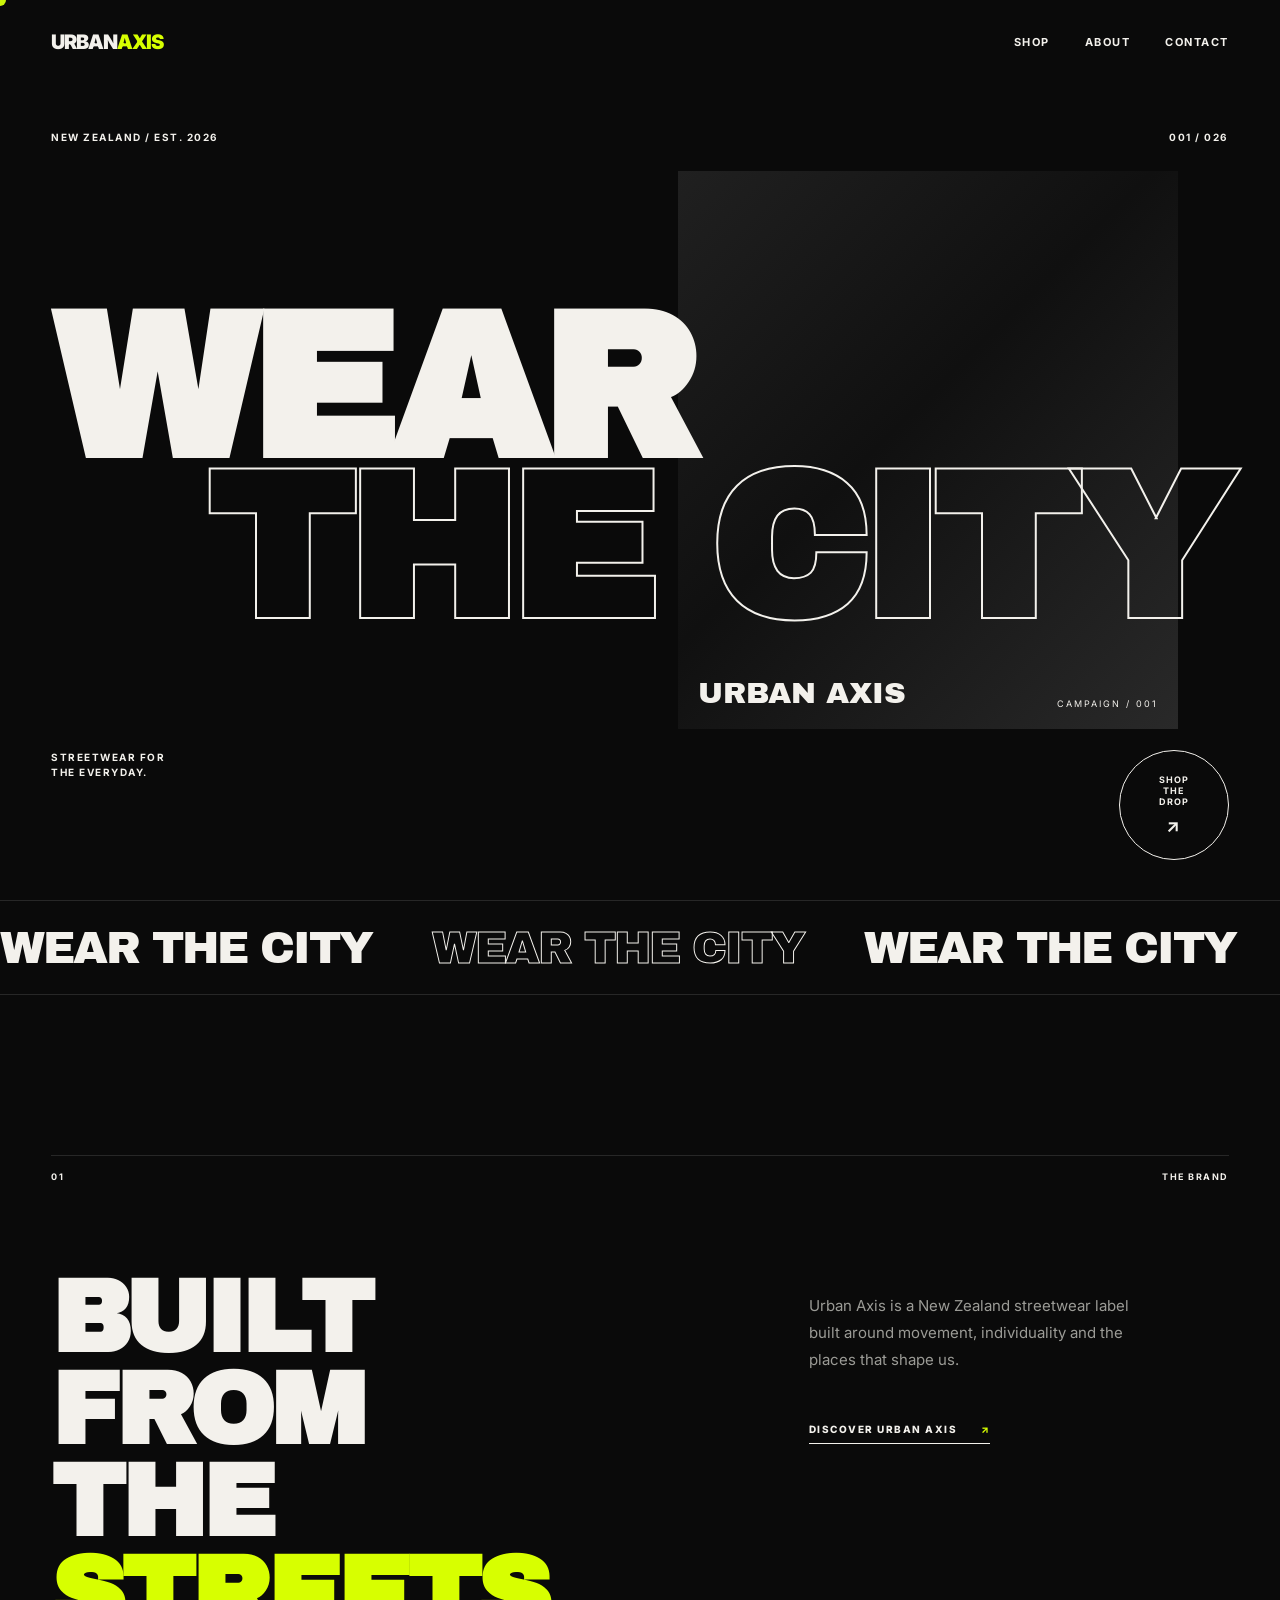
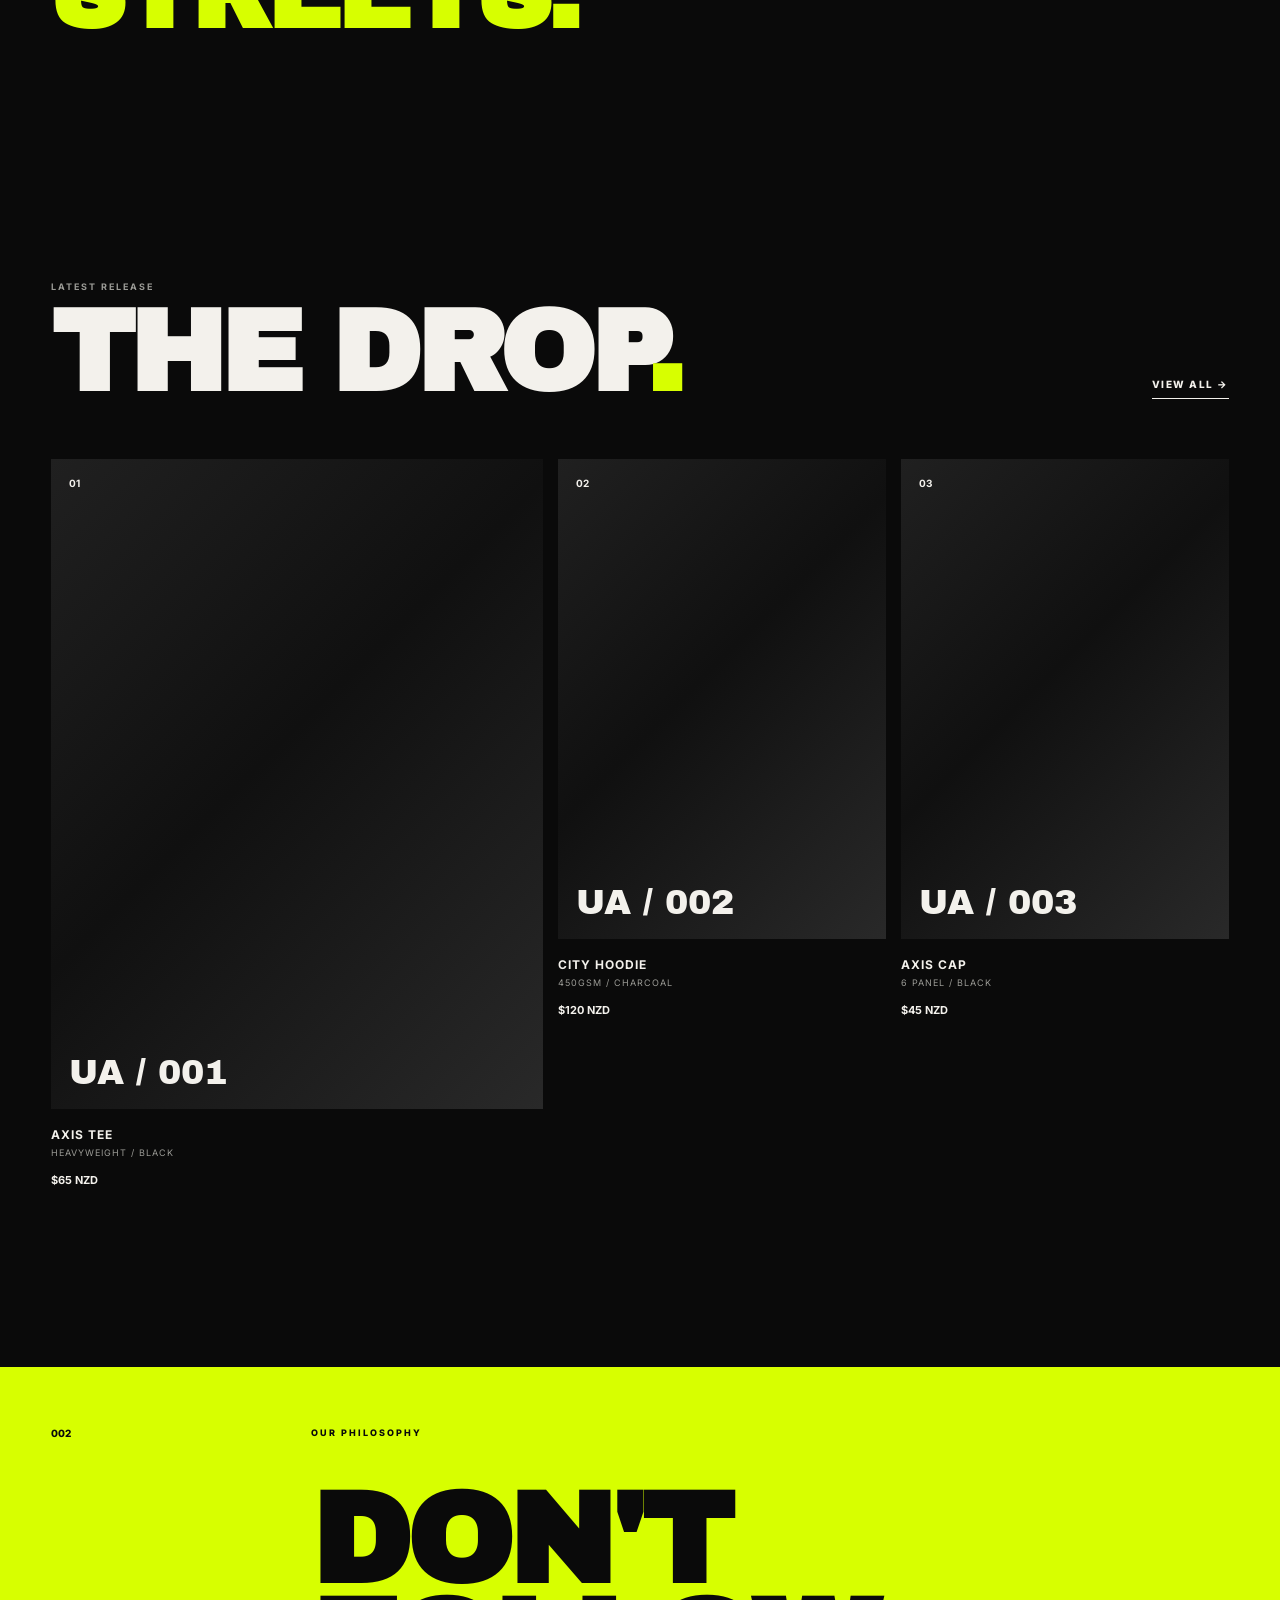
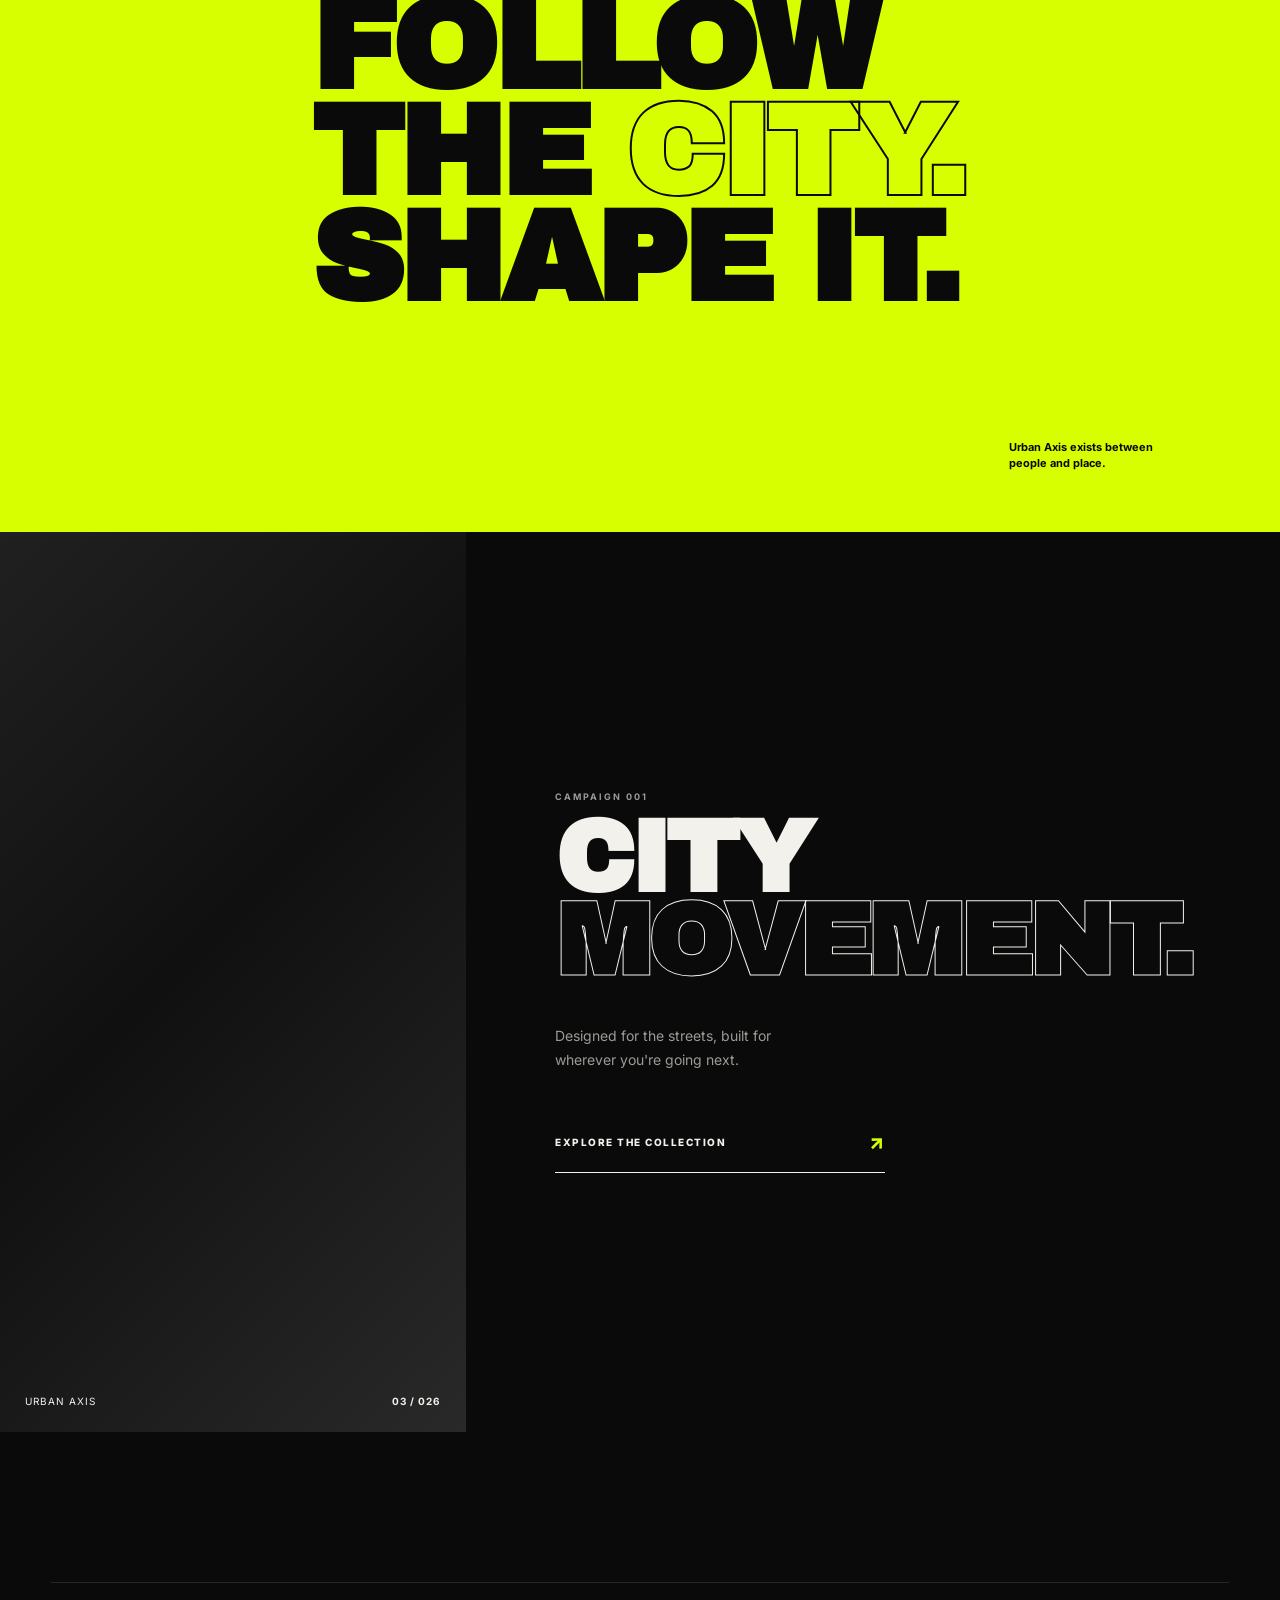
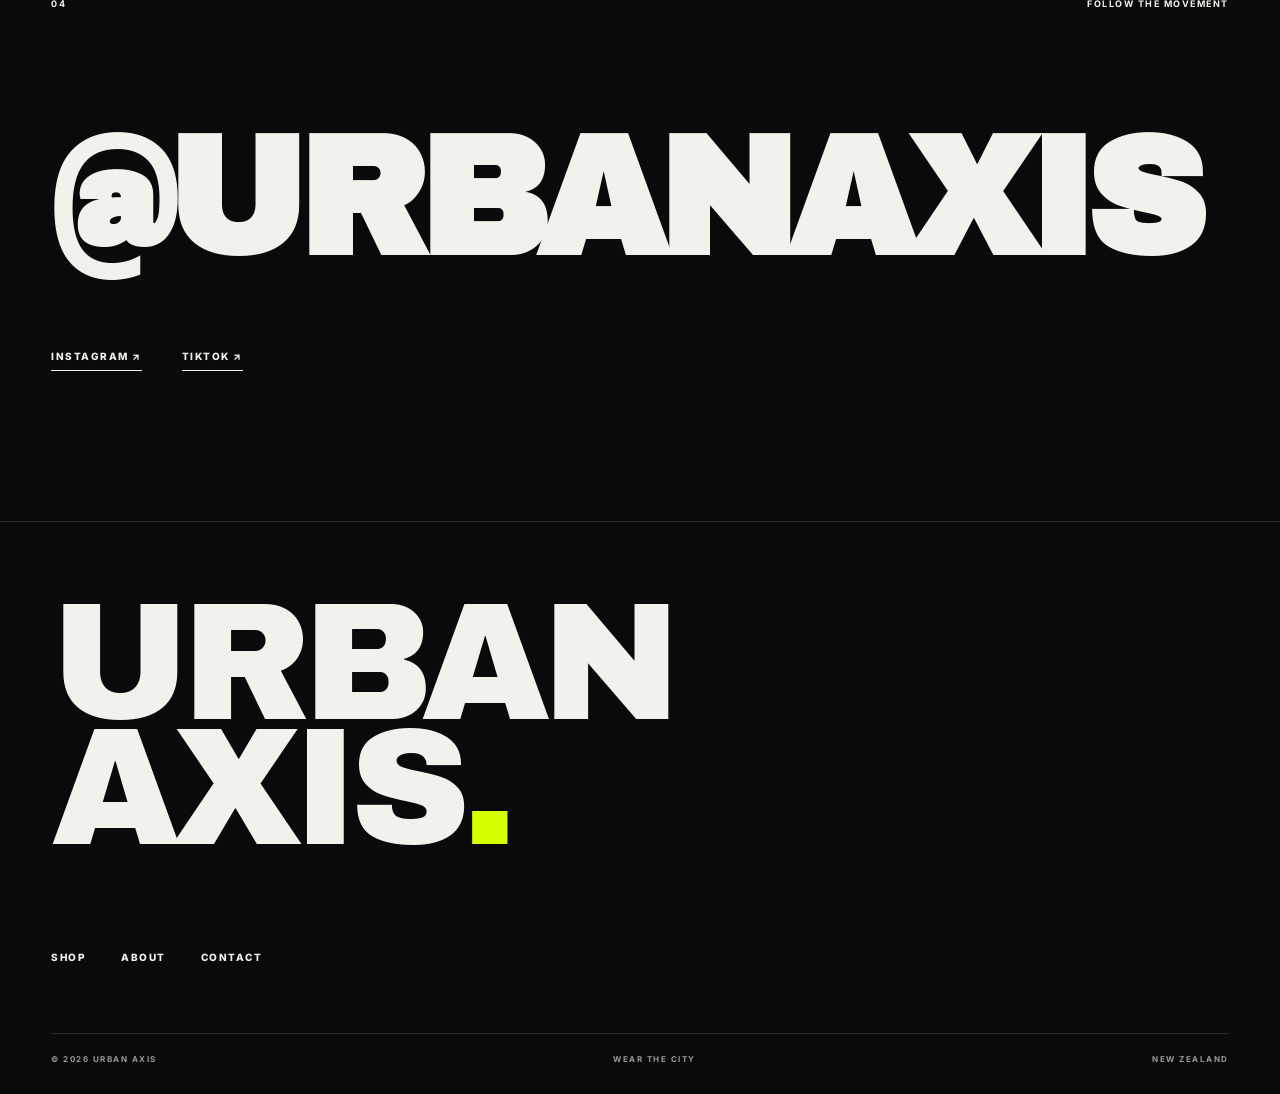
==== index.html @ d5017893 "first commit" ====
<!DOCTYPE html>
<html lang="en">
<head>
    <meta charset="UTF-8">
    <meta name="viewport" content="width=device-width, initial-scale=1.0">

    <title>Urban Axis — WEAR THE CITY</title>

    <link rel="preconnect" href="https://fonts.googleapis.com">
    <link rel="preconnect" href="https://fonts.gstatic.com" crossorigin>
    <link href="https://fonts.googleapis.com/css2?family=Archivo+Black&family=Inter:wght@400;500;600;700;800;900&display=swap" rel="stylesheet">

    <link rel="stylesheet" href="style.css">
</head>

<body>

    <!-- CURSOR -->
    <div class="cursor"></div>

    <!-- NAVIGATION -->
    <header class="nav">
        <a href="index.html" class="logo">
            URBAN<span>AXIS</span>
        </a>

        <nav>
            <a href="shop.html">SHOP</a>
            <a href="about.html">ABOUT</a>
            <a href="contact.html">CONTACT</a>
        </nav>

        <button class="menu">
            <span></span>
            <span></span>
        </button>
    </header>


    <!-- HERO -->
    <main>

        <section class="hero">

            <div class="hero-top">
                <p>NEW ZEALAND / EST. 2026</p>

                <p class="hero-number">001 / 026</p>
            </div>

            <div class="hero-title">
                <h1>WEAR</h1>
                <h1 class="outline">THE CITY</h1>
            </div>

            <div class="hero-bottom">

                <p>
                    STREETWEAR FOR<br>
                    THE EVERYDAY.
                </p>

                <a href="shop.html" class="circle-link">
                    <span>SHOP<br>THE<br>DROP</span>
                    <strong>↗</strong>
                </a>

            </div>

            <div class="hero-image">
                <div class="image-placeholder">
                    <span>URBAN AXIS</span>
                    <small>CAMPAIGN / 001</small>
                </div>
            </div>

        </section>


        <!-- MOVING TEXT -->
        <section class="marquee">
            <div class="marquee-track">
                <span>WEAR THE CITY</span>
                <span>WEAR THE CITY</span>
                <span>WEAR THE CITY</span>
                <span>WEAR THE CITY</span>
            </div>
        </section>


        <!-- INTRO -->
        <section class="intro">

            <div class="section-label">
                <span>01</span>
                <span>THE BRAND</span>
            </div>

            <div class="intro-content">

                <h2>
                    BUILT FROM<br>
                    THE <em>STREETS.</em>
                </h2>

                <div class="intro-copy">
                    <p>
                        Urban Axis is a New Zealand streetwear label
                        built around movement, individuality and the
                        places that shape us.
                    </p>

                    <a href="about.html" class="text-link">
                        DISCOVER URBAN AXIS <span>↗</span>
                    </a>
                </div>

            </div>

        </section>


        <!-- FEATURED DROP -->
        <section class="drop">

            <div class="drop-heading">

                <div>
                    <span class="eyebrow">LATEST RELEASE</span>
                    <h2>THE DROP<span>.</span></h2>
                </div>

                <a href="shop.html" class="view-all">
                    VIEW ALL →
                </a>

            </div>


            <div class="products">

                <article class="product product-large">

                    <div class="product-image">
                        <span>01</span>
                        <div>UA / 001</div>
                    </div>

                    <div class="product-info">
                        <h3>AXIS TEE</h3>
                        <p>HEAVYWEIGHT / BLACK</p>
                        <strong>$65 NZD</strong>
                    </div>

                </article>


                <article class="product">

                    <div class="product-image">
                        <span>02</span>
                        <div>UA / 002</div>
                    </div>

                    <div class="product-info">
                        <h3>CITY HOODIE</h3>
                        <p>450GSM / CHARCOAL</p>
                        <strong>$120 NZD</strong>
                    </div>

                </article>


                <article class="product">

                    <div class="product-image">
                        <span>03</span>
                        <div>UA / 003</div>
                    </div>

                    <div class="product-info">
                        <h3>AXIS CAP</h3>
                        <p>6 PANEL / BLACK</p>
                        <strong>$45 NZD</strong>
                    </div>

                </article>

            </div>

        </section>


        <!-- MANIFESTO -->
        <section class="manifesto">

            <div class="manifesto-number">002</div>

            <div class="manifesto-text">
                <p>OUR PHILOSOPHY</p>

                <h2>
                    DON'T FOLLOW<br>
                    THE <span>CITY.</span><br>
                    SHAPE IT.
                </h2>
            </div>

            <div class="manifesto-side">
                <p>
                    Urban Axis exists between
                    people and place.
                </p>
            </div>

        </section>


        <!-- CAMPAIGN -->
        <section class="campaign">

            <div class="campaign-image">
                <div>
                    <span>URBAN AXIS</span>
                    <strong>03 / 026</strong>
                </div>
            </div>

            <div class="campaign-content">

                <span class="eyebrow">CAMPAIGN 001</span>

                <h2>
                    CITY<br>
                    <span>MOVEMENT.</span>
                </h2>

                <p>
                    Designed for the streets,
                    built for wherever you're going next.
                </p>

                <a href="shop.html" class="button">
                    EXPLORE THE COLLECTION
                    <span>↗</span>
                </a>

            </div>

        </section>


        <!-- SOCIAL -->
        <section class="social">

            <div class="section-label">
                <span>04</span>
                <span>FOLLOW THE MOVEMENT</span>
            </div>

            <h2>
                @URBANAXIS
            </h2>

            <div class="social-links">
                <a href="#" target="_blank">INSTAGRAM ↗</a>
                <a href="#" target="_blank">TIKTOK ↗</a>
            </div>

        </section>

    </main>


    <!-- FOOTER -->
    <footer>

        <div class="footer-logo">
            URBAN<br>
            AXIS<span>.</span>
        </div>

        <div class="footer-links">
            <a href="shop.html">SHOP</a>
            <a href="about.html">ABOUT</a>
            <a href="contact.html">CONTACT</a>
        </div>

        <div class="footer-bottom">
            <span>© 2026 URBAN AXIS</span>
            <span>WEAR THE CITY</span>
            <span>NEW ZEALAND</span>
        </div>

    </footer>


    <script src="script.js"></script>

</body>
</html>
---- style.css ----
/* =========================================================
   URBAN AXIS
   GLOBAL
========================================================= */

:root {
    --black: #0a0a0a;
    --white: #f3f1ec;
    --grey: #9b9b96;
    --line: #272727;
    --accent: #d7ff00;

    --display: "Archivo Black", sans-serif;
    --body: "Inter", sans-serif;
}

* {
    margin: 0;
    padding: 0;
    box-sizing: border-box;
}

html {
    scroll-behavior: smooth;
}

body {
    background: var(--black);
    color: var(--white);
    font-family: var(--body);
    overflow-x: hidden;
}

a {
    color: inherit;
    text-decoration: none;
}

button {
    font-family: inherit;
}


/* =========================================================
   CURSOR
========================================================= */

.cursor {
    position: fixed;
    width: 12px;
    height: 12px;
    border-radius: 50%;
    background: var(--accent);
    pointer-events: none;
    z-index: 9999;
    transform: translate(-50%, -50%);
    mix-blend-mode: difference;
}


/* =========================================================
   NAV
========================================================= */

.nav {
    position: absolute;
    top: 0;
    left: 0;

    width: 100%;
    padding: 30px 4vw;

    display: flex;
    align-items: center;
    justify-content: space-between;

    z-index: 20;
}

.logo {
    font-size: 20px;
    font-weight: 900;
    letter-spacing: -1px;
}

.logo span {
    color: var(--accent);
}

.nav nav {
    display: flex;
    gap: 35px;
}

.nav nav a {
    font-size: 11px;
    font-weight: 700;
    letter-spacing: 1.5px;

    transition: color .3s ease;
}

.nav nav a:hover {
    color: var(--accent);
}

.menu {
    display: none;
}


/* =========================================================
   HERO
========================================================= */

.hero {
    min-height: 100vh;
    position: relative;
    padding: 130px 4vw 40px;

    display: flex;
    flex-direction: column;
    justify-content: space-between;
}

.hero-top,
.hero-bottom {
    display: flex;
    justify-content: space-between;
    align-items: flex-start;

    position: relative;
    z-index: 4;
}

.hero-top p,
.hero-bottom p {
    font-size: 10px;
    font-weight: 700;
    letter-spacing: 1.5px;
    line-height: 1.5;
}

.hero-title {
    position: relative;
    z-index: 4;

    margin-top: 5vh;
}

.hero-title h1 {
    font-family: var(--display);
    font-size: clamp(80px, 16vw, 250px);
    line-height: .78;
    letter-spacing: -8px;
}

.hero-title .outline {
    color: transparent;
    -webkit-text-stroke: 2px var(--white);

    margin-left: 12vw;
}

.hero-image {
    position: absolute;

    width: 39vw;
    height: 62vh;

    right: 8vw;
    top: 19vh;

    overflow: hidden;
}

.image-placeholder,
.product-image,
.campaign-image {
    background:
        linear-gradient(
            135deg,
            #202020 0%,
            #101010 45%,
            #292929 100%
        );

    position: relative;
}

.image-placeholder {
    width: 100%;
    height: 100%;

    display: flex;
    align-items: flex-end;
    justify-content: space-between;

    padding: 20px;

    transition: transform .8s cubic-bezier(.2,.8,.2,1);
}

.hero-image:hover .image-placeholder {
    transform: scale(1.04);
}

.image-placeholder span {
    font-family: var(--display);
    font-size: 30px;
}

.image-placeholder small {
    font-size: 9px;
    letter-spacing: 2px;
}

.circle-link {
    width: 110px;
    height: 110px;

    border: 1px solid var(--white);
    border-radius: 50%;

    display: flex;
    flex-direction: column;
    justify-content: center;
    align-items: center;

    font-size: 9px;
    font-weight: 700;
    letter-spacing: 1px;
    text-align: center;

    transition:
        background .3s ease,
        color .3s ease,
        transform .3s ease;
}

.circle-link strong {
    margin-top: 8px;
    font-size: 18px;
}

.circle-link:hover {
    background: var(--accent);
    color: var(--black);
    transform: rotate(8deg);
}


/* =========================================================
   MARQUEE
========================================================= */

.marquee {
    border-top: 1px solid var(--line);
    border-bottom: 1px solid var(--line);

    overflow: hidden;
    padding: 22px 0;
}

.marquee-track {
    display: flex;
    width: max-content;

    animation: marquee 18s linear infinite;
}

.marquee span {
    font-family: var(--display);
    font-size: 45px;
    letter-spacing: -2px;

    margin-right: 60px;
}

.marquee span:nth-child(even) {
    color: transparent;
    -webkit-text-stroke: 1px var(--white);
}

@keyframes marquee {

    from {
        transform: translateX(0);
    }

    to {
        transform: translateX(-50%);
    }

}


/* =========================================================
   INTRO
========================================================= */

.intro {
    padding: 160px 4vw;
}

.section-label {
    display: flex;
    justify-content: space-between;

    border-top: 1px solid var(--line);

    padding-top: 15px;

    font-size: 9px;
    font-weight: 700;
    letter-spacing: 1.5px;
}

.intro-content {
    margin-top: 90px;

    display: grid;
    grid-template-columns: 1.5fr 1fr;
    gap: 10vw;
}

.intro h2 {
    font-family: var(--display);
    font-size: clamp(55px, 8vw, 125px);
    line-height: .9;
    letter-spacing: -4px;
}

.intro h2 em {
    font-style: normal;
    color: var(--accent);
}

.intro-copy {
    padding-top: 20px;
    max-width: 350px;
}

.intro-copy p {
    color: var(--grey);
    font-size: 15px;
    line-height: 1.8;
}

.text-link {
    display: inline-block;
    margin-top: 50px;

    font-size: 10px;
    font-weight: 800;
    letter-spacing: 1.5px;

    border-bottom: 1px solid var(--white);
    padding-bottom: 8px;
}

.text-link span {
    margin-left: 20px;
    color: var(--accent);
}


/* =========================================================
   DROP
========================================================= */

.drop {
    padding: 80px 4vw 180px;
}

.drop-heading {
    display: flex;
    justify-content: space-between;
    align-items: flex-end;

    margin-bottom: 60px;
}

.eyebrow {
    display: block;

    font-size: 9px;
    font-weight: 700;
    letter-spacing: 2px;

    color: var(--grey);

    margin-bottom: 15px;
}

.drop-heading h2 {
    font-family: var(--display);
    font-size: clamp(60px, 9vw, 140px);
    line-height: .8;
    letter-spacing: -5px;
}

.drop-heading h2 span {
    color: var(--accent);
}

.view-all {
    font-size: 10px;
    font-weight: 800;
    letter-spacing: 1.5px;

    border-bottom: 1px solid var(--white);
    padding-bottom: 8px;
}

.products {
    display: grid;
    grid-template-columns: 1.5fr 1fr 1fr;
    gap: 15px;
}

.product-image {
    height: 480px;
    overflow: hidden;

    display: flex;
    flex-direction: column;
    justify-content: space-between;

    padding: 18px;

    transition: transform .5s ease;
}

.product-large .product-image {
    height: 650px;
}

.product:hover .product-image {
    transform: scale(.985);
}

.product-image span {
    font-size: 10px;
    font-weight: 700;
}

.product-image div {
    font-family: var(--display);
    font-size: 35px;
}

.product-info {
    padding-top: 18px;
}

.product-info h3 {
    font-size: 12px;
    letter-spacing: 1px;
}

.product-info p {
    margin-top: 5px;

    font-size: 9px;
    color: var(--grey);
    letter-spacing: 1px;
}

.product-info strong {
    display: block;
    margin-top: 15px;

    font-size: 11px;
}


/* =========================================================
   MANIFESTO
========================================================= */

.manifesto {
    min-height: 85vh;

    background: var(--accent);
    color: var(--black);

    padding: 60px 4vw;

    display: grid;
    grid-template-columns: 1fr 3fr 1fr;
    gap: 40px;
}

.manifesto-number {
    font-size: 10px;
    font-weight: 800;
}

.manifesto-text p {
    font-size: 9px;
    font-weight: 800;
    letter-spacing: 2px;

    margin-bottom: 50px;
}

.manifesto-text h2 {
    font-family: var(--display);
    font-size: clamp(65px, 10vw, 160px);
    line-height: .83;
    letter-spacing: -5px;
}

.manifesto-text h2 span {
    color: transparent;
    -webkit-text-stroke: 2px var(--black);
}

.manifesto-side {
    display: flex;
    align-items: flex-end;
}

.manifesto-side p {
    max-width: 150px;

    font-size: 11px;
    line-height: 1.5;
    font-weight: 700;
}


/* =========================================================
   CAMPAIGN
========================================================= */

.campaign {
    min-height: 100vh;

    display: grid;
    grid-template-columns: 1.2fr 1fr;
}

.campaign-image {
    min-height: 800px;

    display: flex;
    align-items: flex-end;

    padding: 25px;
}

.campaign-image > div {
    width: 100%;

    display: flex;
    justify-content: space-between;
}

.campaign-image span,
.campaign-image strong {
    font-size: 10px;
    letter-spacing: 1px;
}

.campaign-content {
    padding: 12vw 7vw;

    display: flex;
    flex-direction: column;
    justify-content: center;
}

.campaign-content h2 {
    font-family: var(--display);
    font-size: clamp(60px, 8vw, 130px);
    line-height: .82;
    letter-spacing: -5px;
}

.campaign-content h2 span {
    color: transparent;
    -webkit-text-stroke: 1px var(--white);
}

.campaign-content p {
    max-width: 280px;

    color: var(--grey);

    font-size: 14px;
    line-height: 1.7;

    margin: 40px 0;
}

.button {
    display: flex;
    justify-content: space-between;
    align-items: center;

    max-width: 330px;

    padding: 18px 0;

    border-bottom: 1px solid var(--white);

    font-size: 10px;
    font-weight: 800;
    letter-spacing: 1.5px;

    transition: color .3s ease;
}

.button span {
    color: var(--accent);
    font-size: 20px;
}

.button:hover {
    color: var(--accent);
}


/* =========================================================
   SOCIAL
========================================================= */

.social {
    padding: 150px 4vw;
}

.social h2 {
    font-family: var(--display);
    font-size: clamp(70px, 13vw, 200px);
    letter-spacing: -8px;

    margin: 100px 0 60px;
}

.social-links {
    display: flex;
    gap: 40px;
}

.social-links a {
    font-size: 10px;
    font-weight: 800;
    letter-spacing: 1.5px;

    border-bottom: 1px solid var(--white);
    padding-bottom: 8px;
}


/* =========================================================
   FOOTER
========================================================= */

footer {
    border-top: 1px solid var(--line);

    padding: 80px 4vw 30px;
}

.footer-logo {
    font-family: var(--display);
    font-size: clamp(70px, 13vw, 200px);
    line-height: .75;
    letter-spacing: -8px;
}

.footer-logo span {
    color: var(--accent);
}

.footer-links {
    display: flex;
    gap: 35px;

    margin-top: 100px;
}

.footer-links a {
    font-size: 10px;
    font-weight: 800;
    letter-spacing: 1.5px;
}

.footer-bottom {
    border-top: 1px solid var(--line);

    margin-top: 70px;
    padding-top: 20px;

    display: flex;
    justify-content: space-between;

    color: var(--grey);

    font-size: 8px;
    font-weight: 700;
    letter-spacing: 1.5px;
}


/* =========================================================
   RESPONSIVE
========================================================= */

@media (max-width: 800px) {

    .nav {
        padding: 22px 5vw;
    }

    .nav nav {
        display: none;
    }

    .menu {
        display: flex;

        width: 35px;
        height: 30px;

        border: 0;
        background: transparent;

        flex-direction: column;
        justify-content: center;
        gap: 7px;
    }

    .menu span {
        display: block;

        width: 100%;
        height: 1px;

        background: var(--white);
    }

    .hero {
        min-height: 900px;
        padding: 110px 5vw 30px;
    }

    .hero-title h1 {
        font-size: 22vw;
        letter-spacing: -4px;
    }

    .hero-title .outline {
        margin-left: 0;
    }

    .hero-image {
        width: 70vw;
        height: 48vh;

        right: 5vw;
        top: 38vh;
    }

    .hero-bottom {
        align-items: flex-end;
    }

    .circle-link {
        width: 85px;
        height: 85px;
    }

    .marquee span {
        font-size: 30px;
    }

    .intro {
        padding: 100px 5vw;
    }

    .intro-content {
        grid-template-columns: 1fr;
        gap: 50px;
        margin-top: 60px;
    }

    .intro h2 {
        font-size: 16vw;
    }

    .drop {
        padding: 60px 5vw 100px;
    }

    .drop-heading {
        align-items: flex-start;
        flex-direction: column;
        gap: 30px;
    }

    .drop-heading h2 {
        font-size: 17vw;
    }

    .products {
        grid-template-columns: 1fr;
    }

    .product-image,
    .product-large .product-image {
        height: 110vw;
    }

    .manifesto {
        min-height: 700px;

        grid-template-columns: 1fr;
        padding: 40px 5vw;
    }

    .manifesto-text h2 {
        font-size: 17vw;
    }

    .manifesto-side {
        display: none;
    }

    .campaign {
        grid-template-columns: 1fr;
    }

    .campaign-image {
        min-height: 600px;
    }

    .campaign-content {
        padding: 100px 5vw;
    }

    .campaign-content h2 {
        font-size: 17vw;
    }

    .social {
        padding: 100px 5vw;
    }

    .social h2 {
        font-size: 18vw;
        letter-spacing: -4px;
        margin: 70px 0 40px;
    }

    .social-links {
        flex-direction: column;
        gap: 20px;
    }

    .footer-logo {
        font-size: 19vw;
        letter-spacing: -4px;
    }

    .footer-links {
        margin-top: 70px;
    }

    .footer-bottom {
        flex-direction: column;
        gap: 10px;
    }

    .cursor {
        display: none;
    }

}
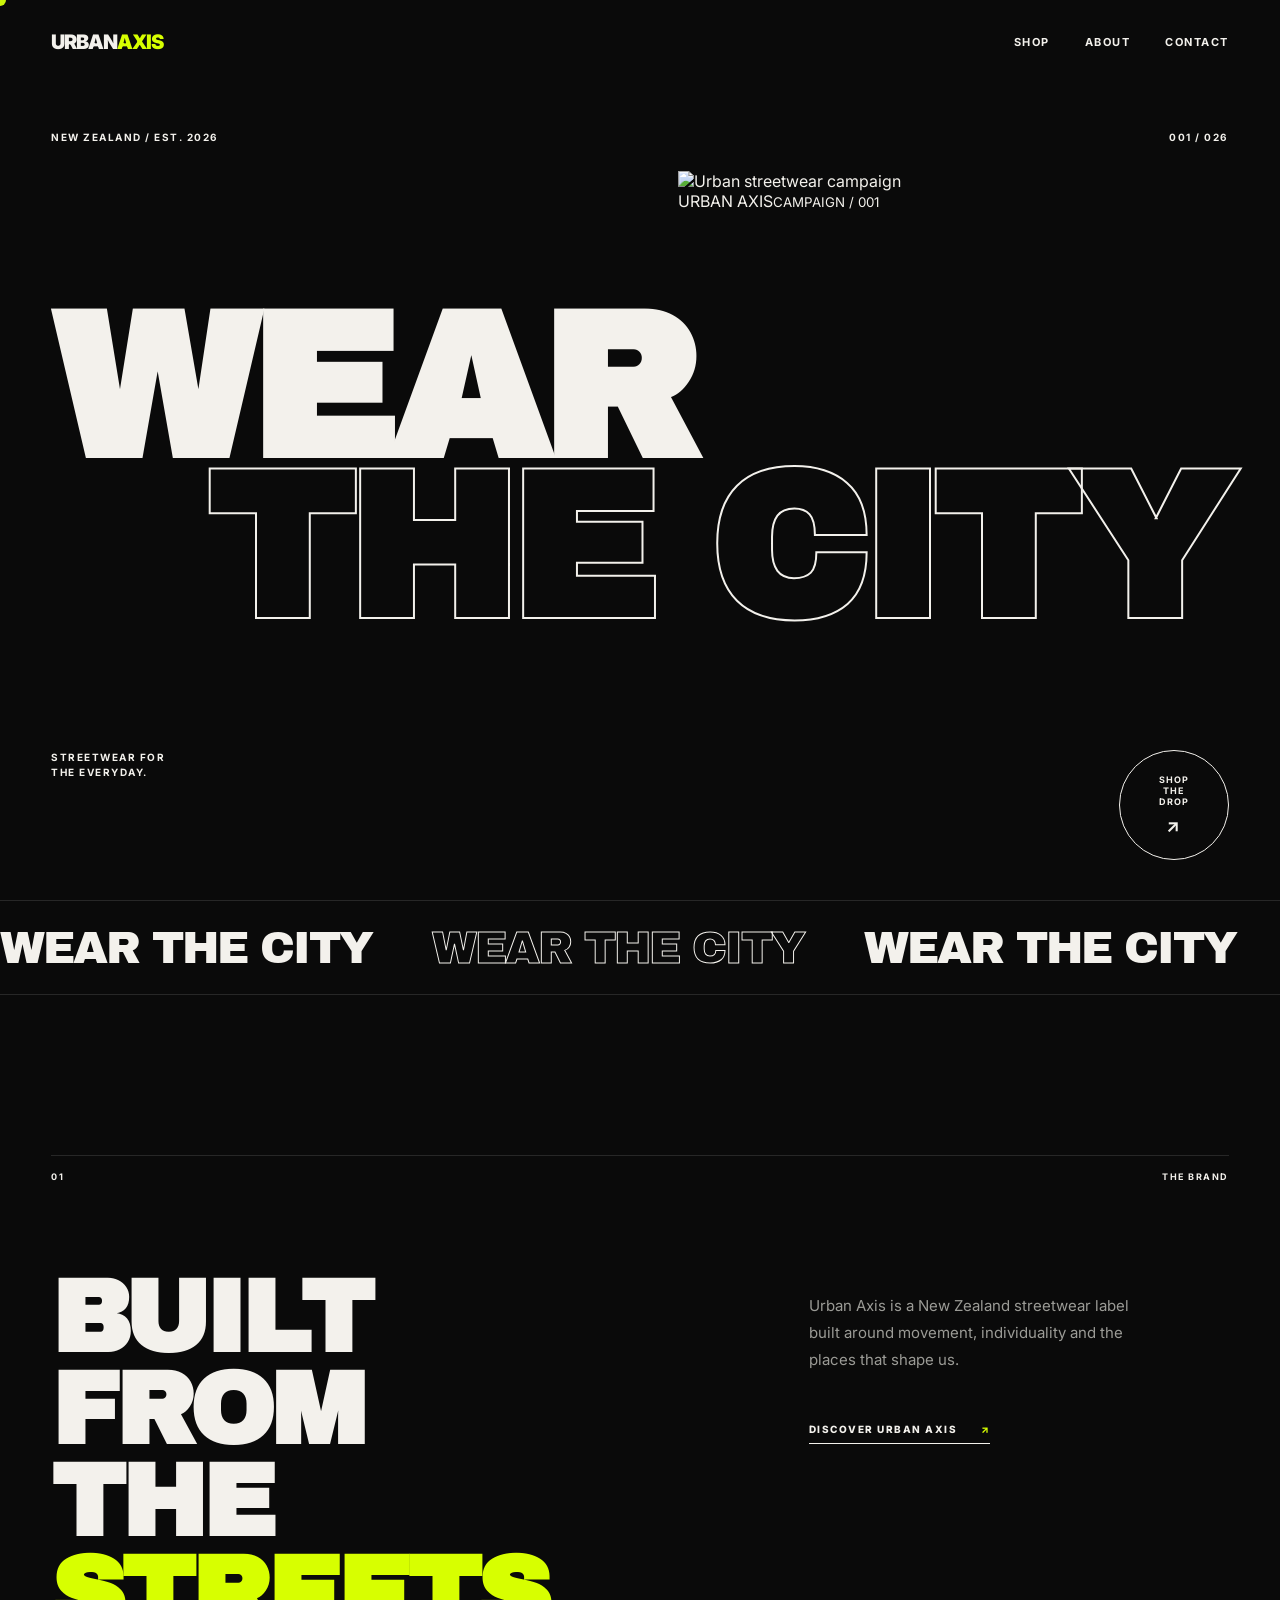
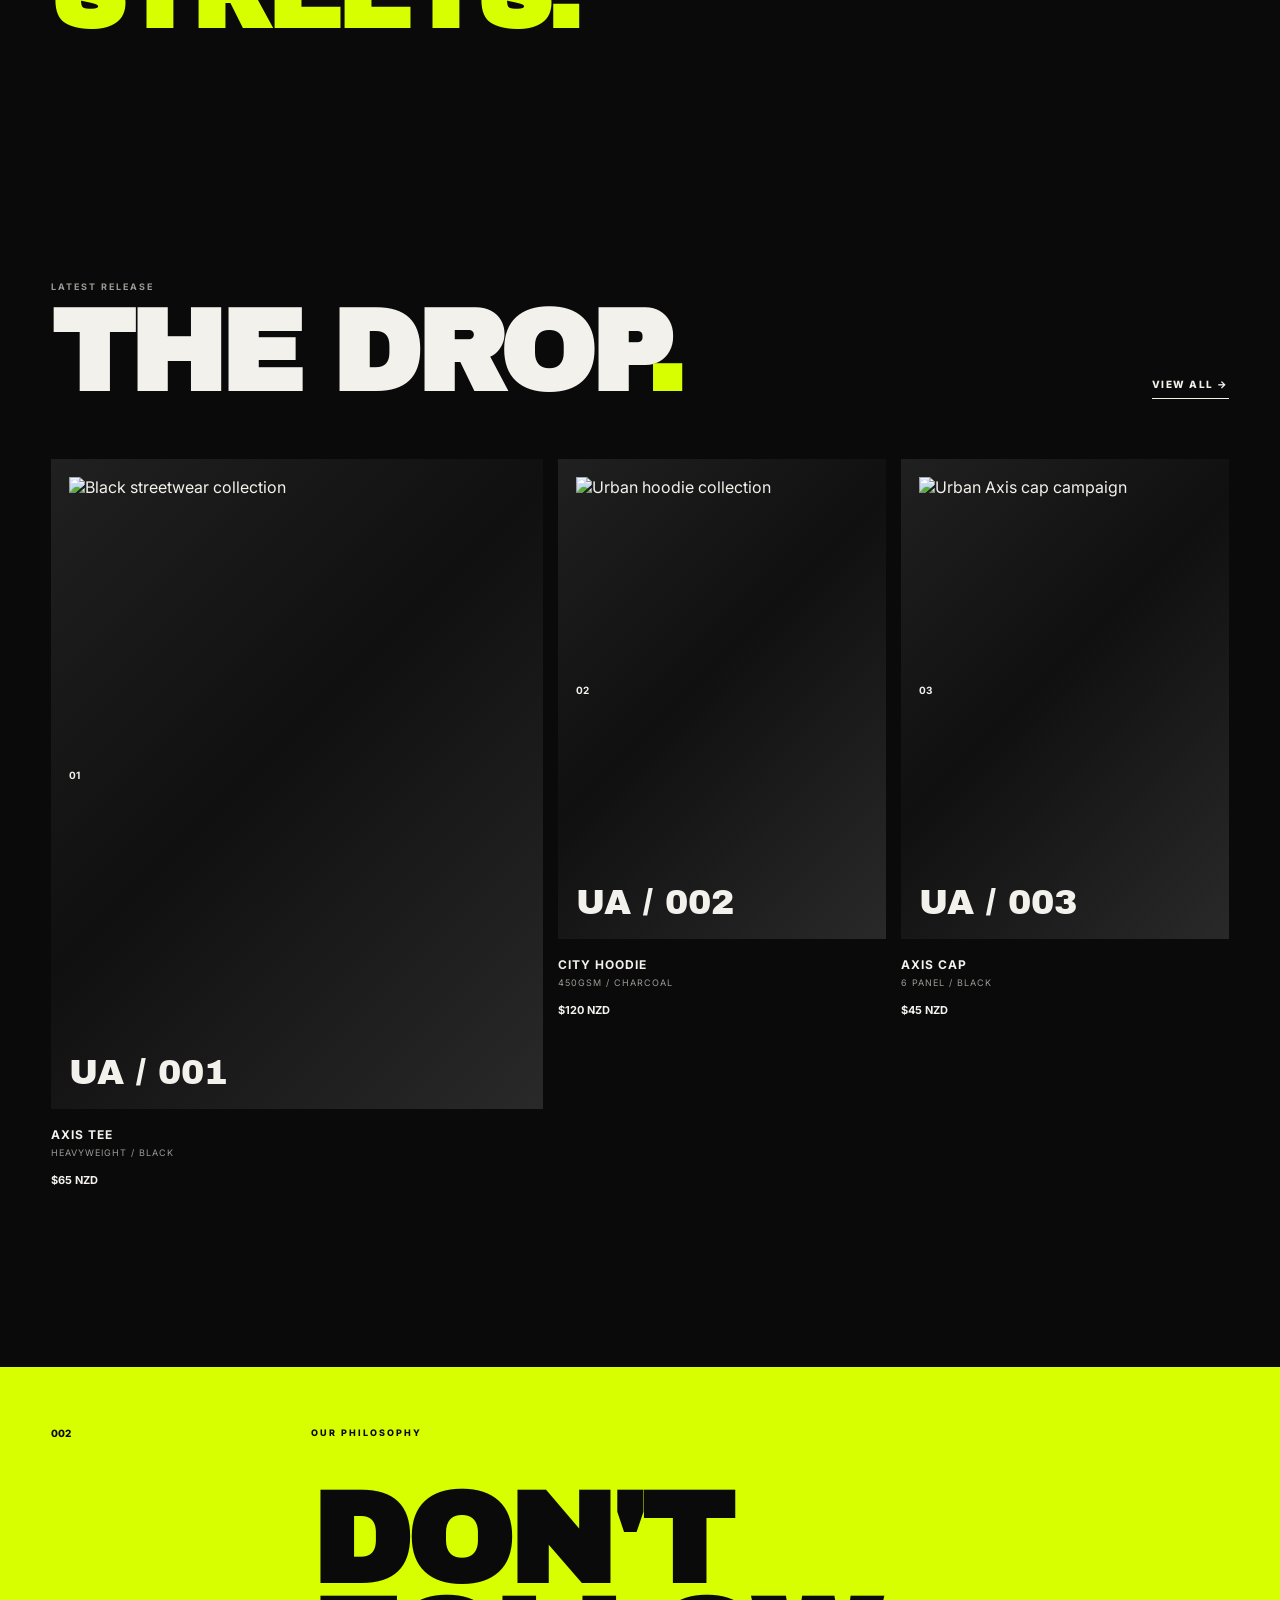
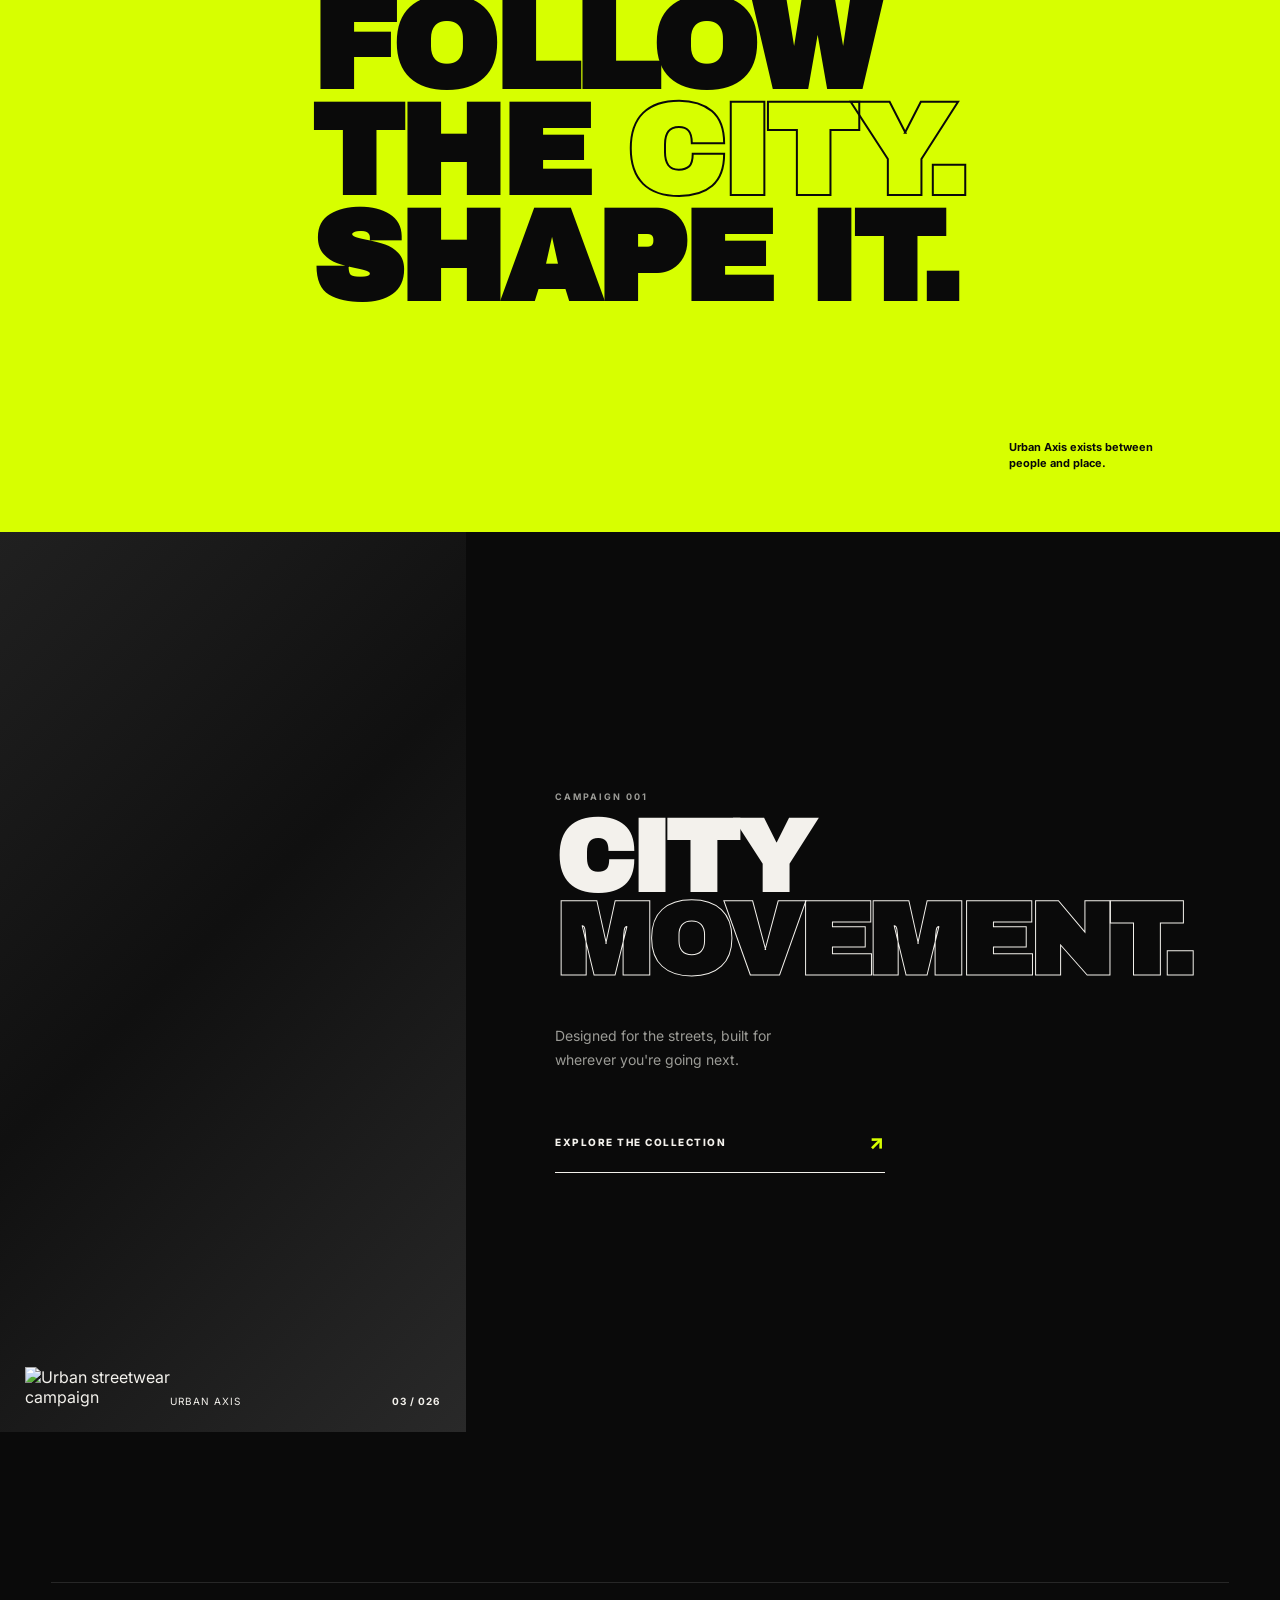
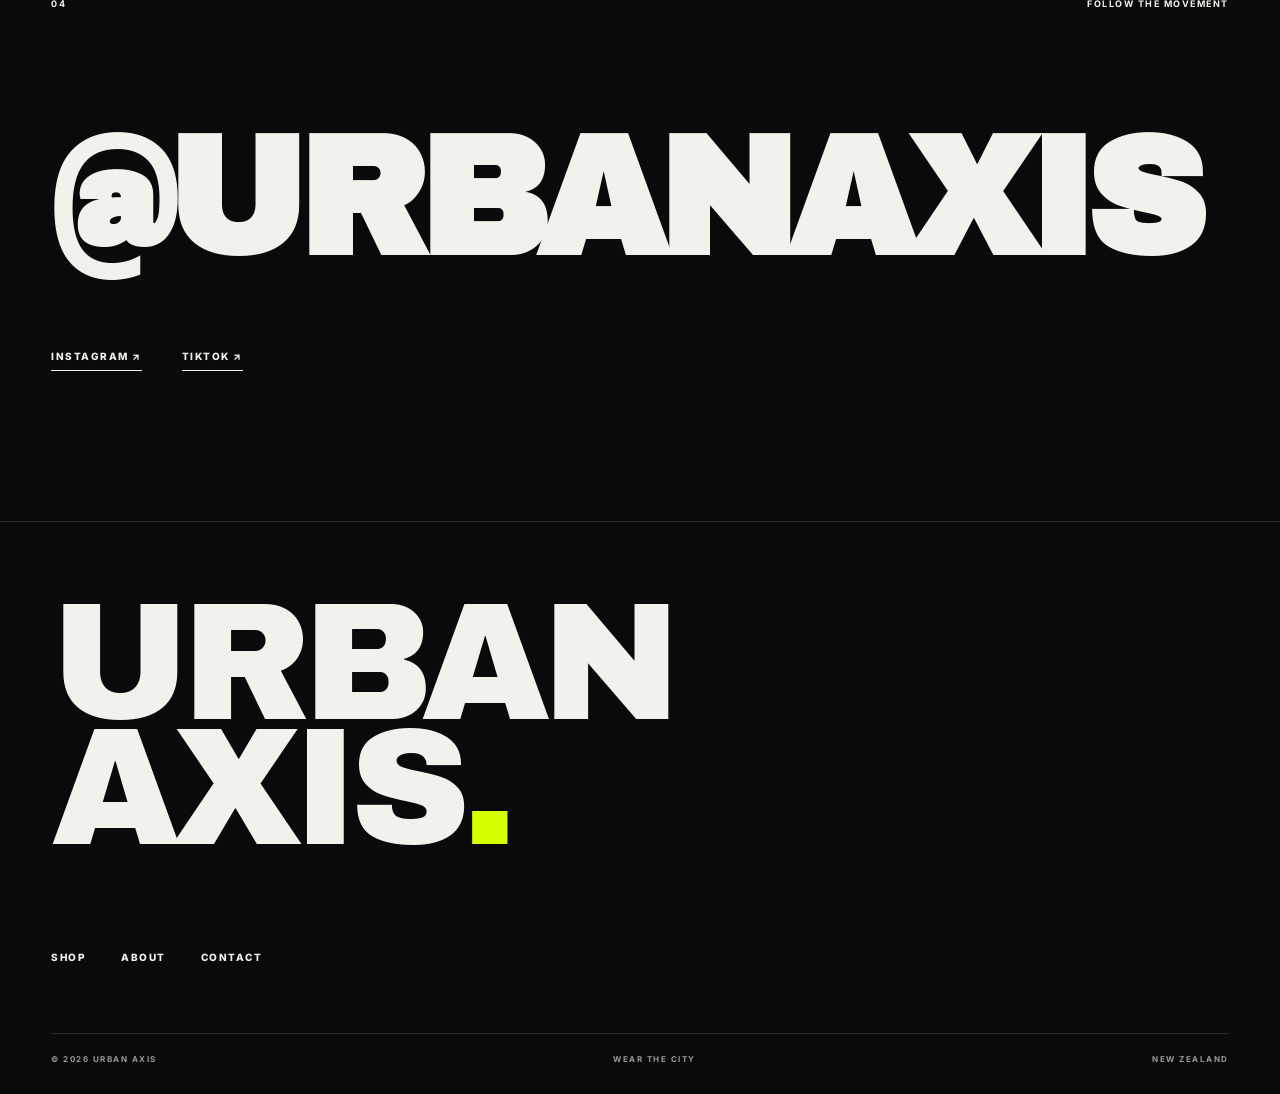
==== commit 7443ef5a: "Build Urban Axis homepage with campaign imagery" ====
--- a/index.html
+++ b/index.html
@@ -1,301 +1,72 @@
-<!DOCTYPE html>
-<html lang="en">
-<head>
-    <meta charset="UTF-8">
-    <meta name="viewport" content="width=device-width, initial-scale=1.0">
-
-    <title>Urban Axis — WEAR THE CITY</title>
-
-    <link rel="preconnect" href="https://fonts.googleapis.com">
-    <link rel="preconnect" href="https://fonts.gstatic.com" crossorigin>
-    <link href="https://fonts.googleapis.com/css2?family=Archivo+Black&family=Inter:wght@400;500;600;700;800;900&display=swap" rel="stylesheet">
-
-    <link rel="stylesheet" href="style.css">
-</head>
-
-<body>
-
-    <!-- CURSOR -->
-    <div class="cursor"></div>
-
-    <!-- NAVIGATION -->
-    <header class="nav">
-        <a href="index.html" class="logo">
-            URBAN<span>AXIS</span>
-        </a>
-
-        <nav>
-            <a href="shop.html">SHOP</a>
-            <a href="about.html">ABOUT</a>
-            <a href="contact.html">CONTACT</a>
-        </nav>
-
-        <button class="menu">
-            <span></span>
-            <span></span>
-        </button>
-    </header>
-
-
-    <!-- HERO -->
-    <main>
-
-        <section class="hero">
-
-            <div class="hero-top">
-                <p>NEW ZEALAND / EST. 2026</p>
-
-                <p class="hero-number">001 / 026</p>
-            </div>
-
-            <div class="hero-title">
-                <h1>WEAR</h1>
-                <h1 class="outline">THE CITY</h1>
-            </div>
-
-            <div class="hero-bottom">
-
-                <p>
-                    STREETWEAR FOR<br>
-                    THE EVERYDAY.
-                </p>
-
-                <a href="shop.html" class="circle-link">
-                    <span>SHOP<br>THE<br>DROP</span>
-                    <strong>↗</strong>
-                </a>
-
-            </div>
-
-            <div class="hero-image">
-                <div class="image-placeholder">
-                    <span>URBAN AXIS</span>
-                    <small>CAMPAIGN / 001</small>
-                </div>
-            </div>
-
-        </section>
-
-
-        <!-- MOVING TEXT -->
-        <section class="marquee">
-            <div class="marquee-track">
-                <span>WEAR THE CITY</span>
-                <span>WEAR THE CITY</span>
-                <span>WEAR THE CITY</span>
-                <span>WEAR THE CITY</span>
-            </div>
-        </section>
-
-
-        <!-- INTRO -->
-        <section class="intro">
-
-            <div class="section-label">
-                <span>01</span>
-                <span>THE BRAND</span>
-            </div>
-
-            <div class="intro-content">
-
-                <h2>
-                    BUILT FROM<br>
-                    THE <em>STREETS.</em>
-                </h2>
-
-                <div class="intro-copy">
-                    <p>
-                        Urban Axis is a New Zealand streetwear label
-                        built around movement, individuality and the
-                        places that shape us.
-                    </p>
-
-                    <a href="about.html" class="text-link">
-                        DISCOVER URBAN AXIS <span>↗</span>
-                    </a>
-                </div>
-
-            </div>
-
-        </section>
-
-
-        <!-- FEATURED DROP -->
-        <section class="drop">
-
-            <div class="drop-heading">
-
-                <div>
-                    <span class="eyebrow">LATEST RELEASE</span>
-                    <h2>THE DROP<span>.</span></h2>
-                </div>
-
-                <a href="shop.html" class="view-all">
-                    VIEW ALL →
-                </a>
-
-            </div>
-
-
-            <div class="products">
-
-                <article class="product product-large">
-
-                    <div class="product-image">
-                        <span>01</span>
-                        <div>UA / 001</div>
-                    </div>
-
-                    <div class="product-info">
-                        <h3>AXIS TEE</h3>
-                        <p>HEAVYWEIGHT / BLACK</p>
-                        <strong>$65 NZD</strong>
-                    </div>
-
-                </article>
-
-
-                <article class="product">
-
-                    <div class="product-image">
-                        <span>02</span>
-                        <div>UA / 002</div>
-                    </div>
-
-                    <div class="product-info">
-                        <h3>CITY HOODIE</h3>
-                        <p>450GSM / CHARCOAL</p>
-                        <strong>$120 NZD</strong>
-                    </div>
-
-                </article>
-
-
-                <article class="product">
-
-                    <div class="product-image">
-                        <span>03</span>
-                        <div>UA / 003</div>
-                    </div>
-
-                    <div class="product-info">
-                        <h3>AXIS CAP</h3>
-                        <p>6 PANEL / BLACK</p>
-                        <strong>$45 NZD</strong>
-                    </div>
-
-                </article>
-
-            </div>
-
-        </section>
-
-
-        <!-- MANIFESTO -->
-        <section class="manifesto">
-
-            <div class="manifesto-number">002</div>
-
-            <div class="manifesto-text">
-                <p>OUR PHILOSOPHY</p>
-
-                <h2>
-                    DON'T FOLLOW<br>
-                    THE <span>CITY.</span><br>
-                    SHAPE IT.
-                </h2>
-            </div>
-
-            <div class="manifesto-side">
-                <p>
-                    Urban Axis exists between
-                    people and place.
-                </p>
-            </div>
-
-        </section>
-
-
-        <!-- CAMPAIGN -->
-        <section class="campaign">
-
-            <div class="campaign-image">
-                <div>
-                    <span>URBAN AXIS</span>
-                    <strong>03 / 026</strong>
-                </div>
-            </div>
-
-            <div class="campaign-content">
-
-                <span class="eyebrow">CAMPAIGN 001</span>
-
-                <h2>
-                    CITY<br>
-                    <span>MOVEMENT.</span>
-                </h2>
-
-                <p>
-                    Designed for the streets,
-                    built for wherever you're going next.
-                </p>
-
-                <a href="shop.html" class="button">
-                    EXPLORE THE COLLECTION
-                    <span>↗</span>
-                </a>
-
-            </div>
-
-        </section>
-
-
-        <!-- SOCIAL -->
-        <section class="social">
-
-            <div class="section-label">
-                <span>04</span>
-                <span>FOLLOW THE MOVEMENT</span>
-            </div>
-
-            <h2>
-                @URBANAXIS
-            </h2>
-
-            <div class="social-links">
-                <a href="#" target="_blank">INSTAGRAM ↗</a>
-                <a href="#" target="_blank">TIKTOK ↗</a>
-            </div>
-
-        </section>
-
-    </main>
-
-
-    <!-- FOOTER -->
-    <footer>
-
-        <div class="footer-logo">
-            URBAN<br>
-            AXIS<span>.</span>
-        </div>
-
-        <div class="footer-links">
-            <a href="shop.html">SHOP</a>
-            <a href="about.html">ABOUT</a>
-            <a href="contact.html">CONTACT</a>
-        </div>
-
-        <div class="footer-bottom">
-            <span>© 2026 URBAN AXIS</span>
-            <span>WEAR THE CITY</span>
-            <span>NEW ZEALAND</span>
-        </div>
-
-    </footer>
-
-
-    <script src="script.js"></script>
-
-</body>
-</html>+<!DOCTYPE html>
+<html lang="en">
+<head>
+    <meta charset="UTF-8">
+    <meta name="viewport" content="width=device-width, initial-scale=1.0">
+    <meta name="description" content="Urban Axis — New Zealand streetwear. WEAR THE CITY.">
+    <title>Urban Axis — WEAR THE CITY</title>
+    <link rel="preconnect" href="https://fonts.googleapis.com">
+    <link rel="preconnect" href="https://fonts.gstatic.com" crossorigin>
+    <link href="https://fonts.googleapis.com/css2?family=Archivo+Black&family=Inter:wght@400;500;600;700;800;900&display=swap" rel="stylesheet">
+    <link rel="stylesheet" href="style.css">
+</head>
+<body>
+    <div class="cursor"></div>
+
+    <header class="nav">
+        <a href="index.html" class="logo">URBAN<span>AXIS</span></a>
+        <nav>
+            <a href="shop.html">SHOP</a>
+            <a href="about.html">ABOUT</a>
+            <a href="contact.html">CONTACT</a>
+        </nav>
+        <button class="menu" aria-label="Open menu"><span></span><span></span></button>
+    </header>
+
+    <main>
+        <section class="hero">
+            <div class="hero-top"><p>NEW ZEALAND / EST. 2026</p><p>001 / 026</p></div>
+            <div class="hero-title"><h1>WEAR</h1><h1 class="outline">THE CITY</h1></div>
+            <div class="hero-bottom">
+                <p>STREETWEAR FOR<br>THE EVERYDAY.</p>
+                <a href="shop.html" class="circle-link"><span>SHOP<br>THE<br>DROP</span><strong>↗</strong></a>
+            </div>
+            <div class="hero-image">
+                <img src="https://images.unsplash.com/photo-1529139574466-a303027c1d8b?auto=format&fit=crop&w=1200&q=85" alt="Urban streetwear campaign">
+                <div class="image-overlay"><span>URBAN AXIS</span><small>CAMPAIGN / 001</small></div>
+            </div>
+        </section>
+
+        <section class="marquee"><div class="marquee-track"><span>WEAR THE CITY</span><span>WEAR THE CITY</span><span>WEAR THE CITY</span><span>WEAR THE CITY</span></div></section>
+
+        <section class="intro">
+            <div class="section-label"><span>01</span><span>THE BRAND</span></div>
+            <div class="intro-content">
+                <h2>BUILT FROM<br>THE <em>STREETS.</em></h2>
+                <div class="intro-copy"><p>Urban Axis is a New Zealand streetwear label built around movement, individuality and the places that shape us.</p><a href="about.html" class="text-link">DISCOVER URBAN AXIS <span>↗</span></a></div>
+            </div>
+        </section>
+
+        <section class="drop">
+            <div class="drop-heading"><div><span class="eyebrow">LATEST RELEASE</span><h2>THE DROP<span>.</span></h2></div><a href="shop.html" class="view-all">VIEW ALL →</a></div>
+            <div class="products">
+                <article class="product product-large"><a href="shop.html"><div class="product-image"><img src="https://images.unsplash.com/photo-1525507119028-ed4c629a60a3?auto=format&fit=crop&w=1200&q=85" alt="Black streetwear collection"><span>01</span><div>UA / 001</div></div><div class="product-info"><h3>AXIS TEE</h3><p>HEAVYWEIGHT / BLACK</p><strong>$65 NZD</strong></div></a></article>
+                <article class="product"><a href="shop.html"><div class="product-image"><img src="https://images.unsplash.com/photo-1551488831-00ddcb6c6bd3?auto=format&fit=crop&w=1000&q=85" alt="Urban hoodie collection"><span>02</span><div>UA / 002</div></div><div class="product-info"><h3>CITY HOODIE</h3><p>450GSM / CHARCOAL</p><strong>$120 NZD</strong></div></a></article>
+                <article class="product"><a href="shop.html"><div class="product-image"><img src="https://images.unsplash.com/photo-1515886657613-9f3515b0c78f?auto=format&fit=crop&w=1000&q=85" alt="Urban Axis cap campaign"><span>03</span><div>UA / 003</div></div><div class="product-info"><h3>AXIS CAP</h3><p>6 PANEL / BLACK</p><strong>$45 NZD</strong></div></a></article>
+            </div>
+        </section>
+
+        <section class="manifesto"><div class="manifesto-number">002</div><div class="manifesto-text"><p>OUR PHILOSOPHY</p><h2>DON'T FOLLOW<br>THE <span>CITY.</span><br>SHAPE IT.</h2></div><div class="manifesto-side"><p>Urban Axis exists between people and place.</p></div></section>
+
+        <section class="campaign">
+            <div class="campaign-image"><img src="https://images.unsplash.com/photo-1496747611176-843222e1e57c?auto=format&fit=crop&w=1400&q=85" alt="Urban streetwear campaign"><div><span>URBAN AXIS</span><strong>03 / 026</strong></div></div>
+            <div class="campaign-content"><span class="eyebrow">CAMPAIGN 001</span><h2>CITY<br><span>MOVEMENT.</span></h2><p>Designed for the streets, built for wherever you're going next.</p><a href="shop.html" class="button">EXPLORE THE COLLECTION <span>↗</span></a></div>
+        </section>
+
+        <section class="social"><div class="section-label"><span>04</span><span>FOLLOW THE MOVEMENT</span></div><h2>@URBANAXIS</h2><div class="social-links"><a href="#" target="_blank">INSTAGRAM ↗</a><a href="#" target="_blank">TIKTOK ↗</a></div></section>
+    </main>
+
+    <footer><div class="footer-logo">URBAN<br>AXIS<span>.</span></div><div class="footer-links"><a href="shop.html">SHOP</a><a href="about.html">ABOUT</a><a href="contact.html">CONTACT</a></div><div class="footer-bottom"><span>© 2026 URBAN AXIS</span><span>WEAR THE CITY</span><span>NEW ZEALAND</span></div></footer>
+    <script src="script.js"></script>
+</body>
+</html>
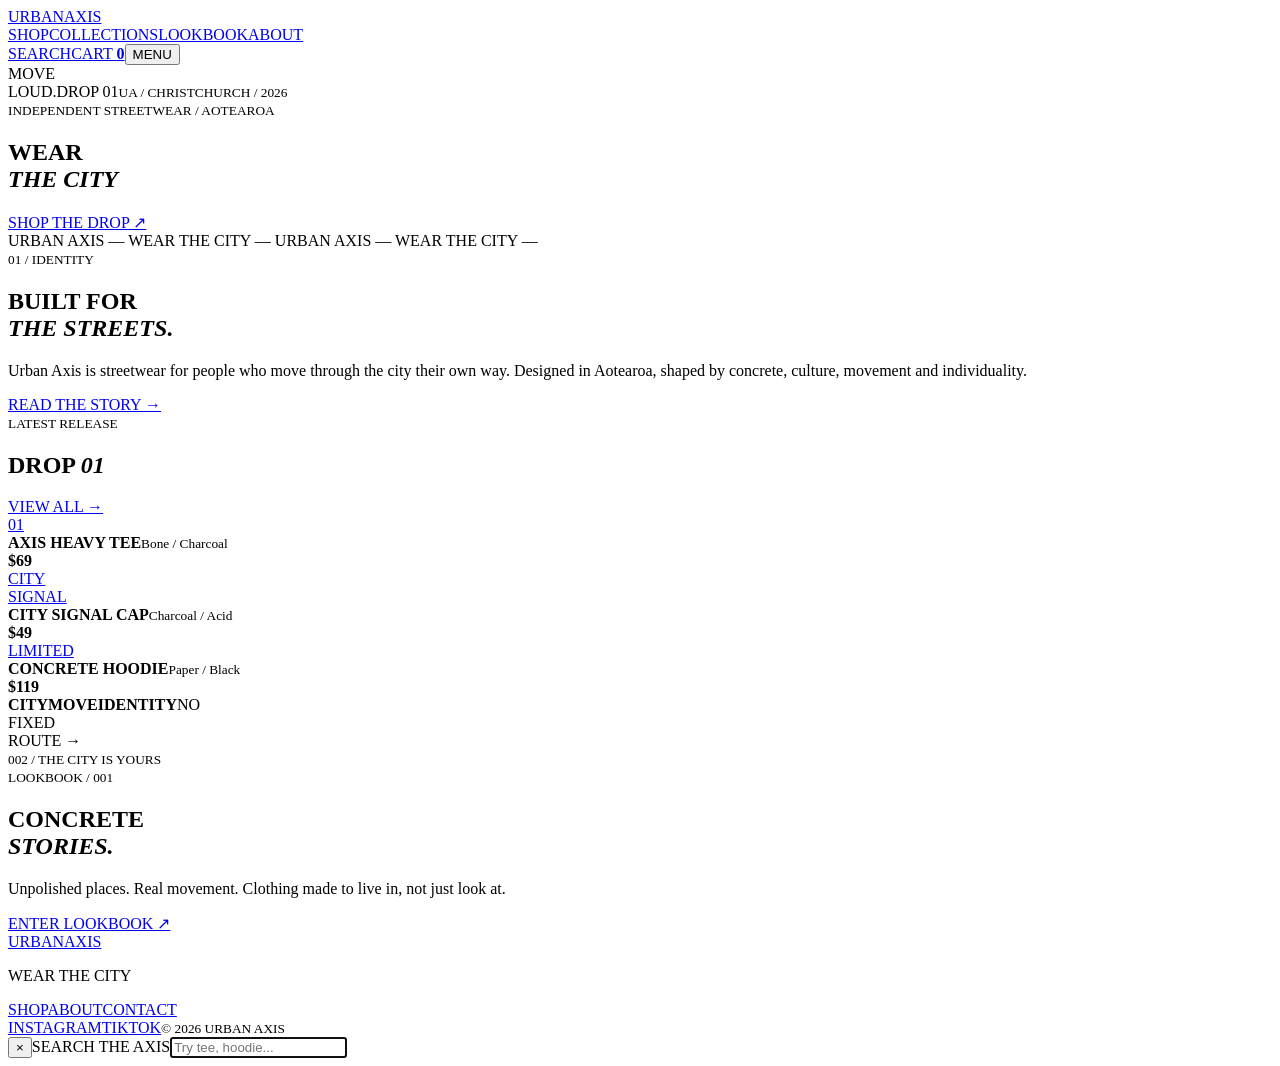
==== commit ebdadda7: "Build Urban Axis homepage from design brief" ====
--- a/index.html
+++ b/index.html
@@ -1,72 +1 @@
-<!DOCTYPE html>
-<html lang="en">
-<head>
-    <meta charset="UTF-8">
-    <meta name="viewport" content="width=device-width, initial-scale=1.0">
-    <meta name="description" content="Urban Axis — New Zealand streetwear. WEAR THE CITY.">
-    <title>Urban Axis — WEAR THE CITY</title>
-    <link rel="preconnect" href="https://fonts.googleapis.com">
-    <link rel="preconnect" href="https://fonts.gstatic.com" crossorigin>
-    <link href="https://fonts.googleapis.com/css2?family=Archivo+Black&family=Inter:wght@400;500;600;700;800;900&display=swap" rel="stylesheet">
-    <link rel="stylesheet" href="style.css">
-</head>
-<body>
-    <div class="cursor"></div>
-
-    <header class="nav">
-        <a href="index.html" class="logo">URBAN<span>AXIS</span></a>
-        <nav>
-            <a href="shop.html">SHOP</a>
-            <a href="about.html">ABOUT</a>
-            <a href="contact.html">CONTACT</a>
-        </nav>
-        <button class="menu" aria-label="Open menu"><span></span><span></span></button>
-    </header>
-
-    <main>
-        <section class="hero">
-            <div class="hero-top"><p>NEW ZEALAND / EST. 2026</p><p>001 / 026</p></div>
-            <div class="hero-title"><h1>WEAR</h1><h1 class="outline">THE CITY</h1></div>
-            <div class="hero-bottom">
-                <p>STREETWEAR FOR<br>THE EVERYDAY.</p>
-                <a href="shop.html" class="circle-link"><span>SHOP<br>THE<br>DROP</span><strong>↗</strong></a>
-            </div>
-            <div class="hero-image">
-                <img src="https://images.unsplash.com/photo-1529139574466-a303027c1d8b?auto=format&fit=crop&w=1200&q=85" alt="Urban streetwear campaign">
-                <div class="image-overlay"><span>URBAN AXIS</span><small>CAMPAIGN / 001</small></div>
-            </div>
-        </section>
-
-        <section class="marquee"><div class="marquee-track"><span>WEAR THE CITY</span><span>WEAR THE CITY</span><span>WEAR THE CITY</span><span>WEAR THE CITY</span></div></section>
-
-        <section class="intro">
-            <div class="section-label"><span>01</span><span>THE BRAND</span></div>
-            <div class="intro-content">
-                <h2>BUILT FROM<br>THE <em>STREETS.</em></h2>
-                <div class="intro-copy"><p>Urban Axis is a New Zealand streetwear label built around movement, individuality and the places that shape us.</p><a href="about.html" class="text-link">DISCOVER URBAN AXIS <span>↗</span></a></div>
-            </div>
-        </section>
-
-        <section class="drop">
-            <div class="drop-heading"><div><span class="eyebrow">LATEST RELEASE</span><h2>THE DROP<span>.</span></h2></div><a href="shop.html" class="view-all">VIEW ALL →</a></div>
-            <div class="products">
-                <article class="product product-large"><a href="shop.html"><div class="product-image"><img src="https://images.unsplash.com/photo-1525507119028-ed4c629a60a3?auto=format&fit=crop&w=1200&q=85" alt="Black streetwear collection"><span>01</span><div>UA / 001</div></div><div class="product-info"><h3>AXIS TEE</h3><p>HEAVYWEIGHT / BLACK</p><strong>$65 NZD</strong></div></a></article>
-                <article class="product"><a href="shop.html"><div class="product-image"><img src="https://images.unsplash.com/photo-1551488831-00ddcb6c6bd3?auto=format&fit=crop&w=1000&q=85" alt="Urban hoodie collection"><span>02</span><div>UA / 002</div></div><div class="product-info"><h3>CITY HOODIE</h3><p>450GSM / CHARCOAL</p><strong>$120 NZD</strong></div></a></article>
-                <article class="product"><a href="shop.html"><div class="product-image"><img src="https://images.unsplash.com/photo-1515886657613-9f3515b0c78f?auto=format&fit=crop&w=1000&q=85" alt="Urban Axis cap campaign"><span>03</span><div>UA / 003</div></div><div class="product-info"><h3>AXIS CAP</h3><p>6 PANEL / BLACK</p><strong>$45 NZD</strong></div></a></article>
-            </div>
-        </section>
-
-        <section class="manifesto"><div class="manifesto-number">002</div><div class="manifesto-text"><p>OUR PHILOSOPHY</p><h2>DON'T FOLLOW<br>THE <span>CITY.</span><br>SHAPE IT.</h2></div><div class="manifesto-side"><p>Urban Axis exists between people and place.</p></div></section>
-
-        <section class="campaign">
-            <div class="campaign-image"><img src="https://images.unsplash.com/photo-1496747611176-843222e1e57c?auto=format&fit=crop&w=1400&q=85" alt="Urban streetwear campaign"><div><span>URBAN AXIS</span><strong>03 / 026</strong></div></div>
-            <div class="campaign-content"><span class="eyebrow">CAMPAIGN 001</span><h2>CITY<br><span>MOVEMENT.</span></h2><p>Designed for the streets, built for wherever you're going next.</p><a href="shop.html" class="button">EXPLORE THE COLLECTION <span>↗</span></a></div>
-        </section>
-
-        <section class="social"><div class="section-label"><span>04</span><span>FOLLOW THE MOVEMENT</span></div><h2>@URBANAXIS</h2><div class="social-links"><a href="#" target="_blank">INSTAGRAM ↗</a><a href="#" target="_blank">TIKTOK ↗</a></div></section>
-    </main>
-
-    <footer><div class="footer-logo">URBAN<br>AXIS<span>.</span></div><div class="footer-links"><a href="shop.html">SHOP</a><a href="about.html">ABOUT</a><a href="contact.html">CONTACT</a></div><div class="footer-bottom"><span>© 2026 URBAN AXIS</span><span>WEAR THE CITY</span><span>NEW ZEALAND</span></div></footer>
-    <script src="script.js"></script>
-</body>
-</html>
+<!doctype html><html lang="en"><head><meta charset="utf-8"><meta name="viewport" content="width=device-width,initial-scale=1"><meta name="description" content="Urban Axis — Wear the City."><title>Urban Axis — Wear the City</title><link rel="stylesheet" href="style.css"></head><body><div class="grain"></div><header><a class="logo" href="index.html">URBAN<span>AXIS</span></a><nav><a href="shop.html">SHOP</a><a href="collections.html">COLLECTIONS</a><a href="lookbook.html">LOOKBOOK</a><a href="about.html">ABOUT</a></nav><div class="actions"><a href="#" data-search>SEARCH</a><a href="shop.html#cart">CART <b class="count">0</b></a><button class="menu">MENU</button></div></header><main><section class="hero"><div class="hero-photo"><span class="tag">MOVE<br>LOUD.</span><span class="sticker green">DROP 01</span><small>UA / CHRISTCHURCH / 2026</small></div><div class="hero-copy"><small>INDEPENDENT STREETWEAR / AOTEAROA</small><h1>WEAR<br><i>THE CITY</i></h1><a class="arrow" href="shop.html">SHOP THE DROP ↗</a></div></section><div class="ticker">URBAN AXIS — WEAR THE CITY — URBAN AXIS — WEAR THE CITY —</div><section class="intro"><small>01 / IDENTITY</small><div><h2>BUILT FOR<br><em>THE STREETS.</em></h2><p>Urban Axis is streetwear for people who move through the city their own way. Designed in Aotearoa, shaped by concrete, culture, movement and individuality.</p><a class="link" href="about.html">READ THE STORY →</a></div></section><section class="drop"><div class="top"><div><small>LATEST RELEASE</small><h2>DROP <em>01</em></h2></div><a class="link" href="shop.html">VIEW ALL →</a></div><div class="products editorial"><article><a href="shop.html"><div class="prod tee"><span class="sticker orange">01</span></div></a><div class="meta"><div><b>AXIS HEAVY TEE</b><small>Bone / Charcoal</small></div><strong>$69</strong></div></article><article class="offset"><a href="shop.html"><div class="prod cap"><span class="tag">CITY<br>SIGNAL</span></div></a><div class="meta"><div><b>CITY SIGNAL CAP</b><small>Charcoal / Acid</small></div><strong>$49</strong></div></article><article><a href="shop.html"><div class="prod hoodie"><span class="sticker blue">LIMITED</span></div></a><div class="meta"><div><b>CONCRETE HOODIE</b><small>Paper / Black</small></div><strong>$119</strong></div></article></div></section><section class="statement"><b>CITY</b><b class="green-text">MOVE</b><b>IDENTITY</b><span class="tag note">NO<br>FIXED<br>ROUTE →</span></section><section class="look"><div class="look-photo"><small>002 / THE CITY IS YOURS</small></div><div><small>LOOKBOOK / 001</small><h2>CONCRETE<br><em>STORIES.</em></h2><p>Unpolished places. Real movement. Clothing made to live in, not just look at.</p><a class="arrow" href="lookbook.html">ENTER LOOKBOOK ↗</a></div></section></main><footer><div><a class="logo" href="index.html">URBAN<span>AXIS</span></a><p>WEAR THE CITY</p></div><div><a href="shop.html">SHOP</a><a href="about.html">ABOUT</a><a href="contact.html">CONTACT</a></div><div><a href="#">INSTAGRAM</a><a href="#">TIKTOK</a><small>© 2026 URBAN AXIS</small></div></footer><div class="search"><button data-close>×</button><label>SEARCH THE AXIS<input autofocus placeholder="Try tee, hoodie..."></label></div><script src="script.js"></script></body></html>
